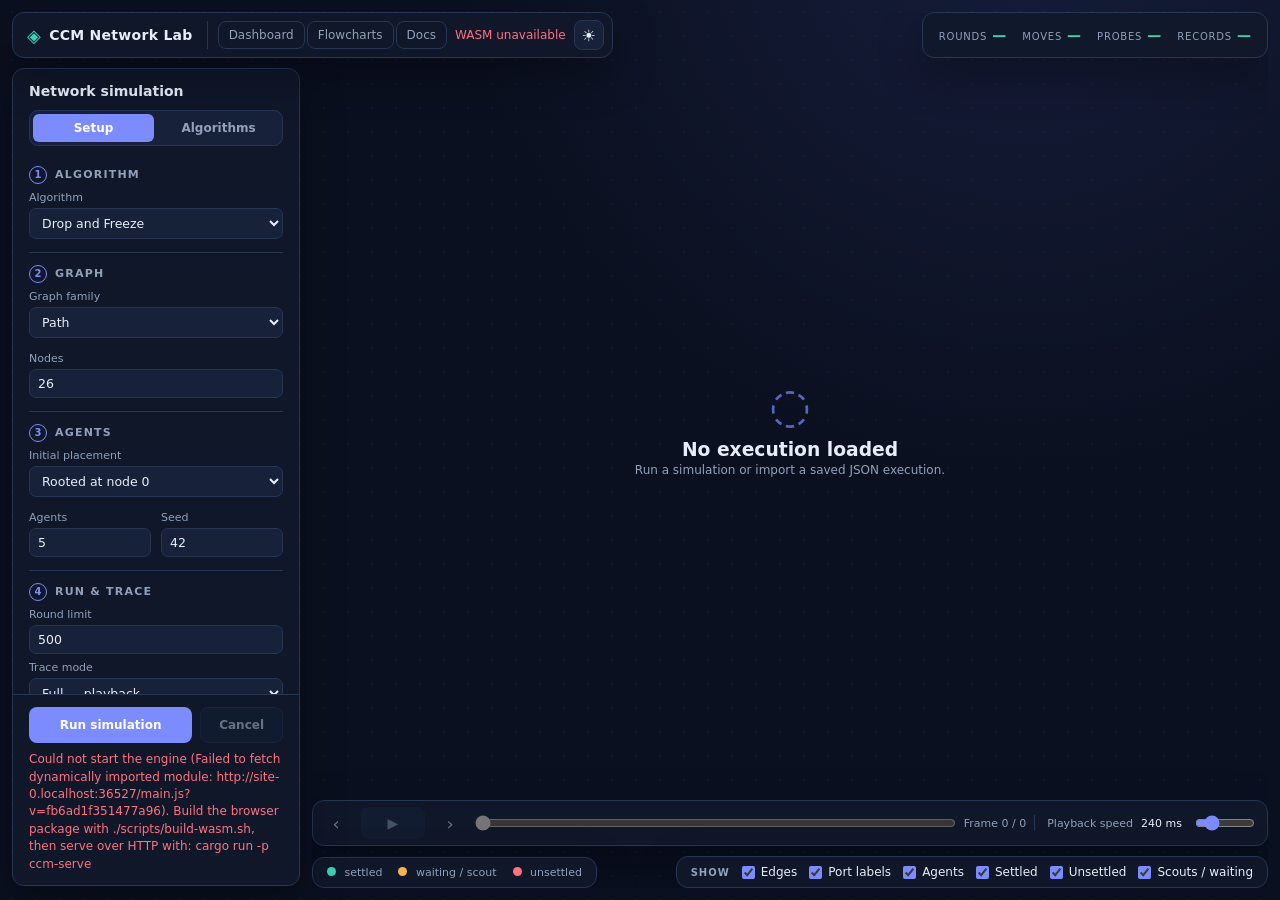
==== index.html @ 2e3e63b0 "Merge main: lab page redesign and the algorithm_kind CSV column Brings in main's redesigned lab page" ====
<!doctype html>
<html lang="en" data-theme="dark">
<head>
  <meta charset="utf-8">
  <meta name="viewport" content="width=device-width, initial-scale=1">
  <meta name="description" content="Client-side Rust/WASM visualization of CCM network algorithms">
  <title>CCM Network Lab</title>
  <link rel="stylesheet" href="./app.css">
</head>
<body class="lab">
  <header class="topbar">
    <div class="brand"><span class="brand-mark" aria-hidden="true">◈</span><span>CCM Network Lab</span><small>Rust / Web Worker</small></div>
    <div class="top-actions">
      <nav class="top-nav" aria-label="Pages"><a class="text-link" href="./dashboard.html">Dashboard</a><a class="text-link" href="./docs.html">Flowcharts</a><a class="text-link" href="https://github.com/drdebmath/CCMModel/tree/main/docs" target="_blank" rel="noopener noreferrer">Docs</a></nav>
      <span id="engineState" class="engine-state" role="status">Checking WASM…</span>
      <button id="themeToggle" class="icon-button" type="button" aria-label="Switch theme">☀</button>
      <button id="panelToggle" class="icon-button mobile-only" type="button" aria-label="Open controls">☰</button>
    </div>
  </header>

  <div class="app-shell">
    <aside id="controlPanel" class="controls" aria-label="Simulation controls">
      <div class="panel-heading"><div><p class="eyebrow">EXPERIMENT</p><h1>Network simulation</h1></div><button id="closePanel" class="icon-button mobile-only" type="button" aria-label="Close controls">×</button></div>

      <div class="panel-tabs" role="tablist" aria-label="Sidebar">
        <button id="tabParams" class="panel-tab" type="button" role="tab" aria-selected="true" aria-controls="paramsPane">Setup</button><button id="tabAlgos" class="panel-tab" type="button" role="tab" aria-selected="false" aria-controls="algosPane" tabindex="-1">Algorithms</button>
      </div>

      <div class="controls-body">
        <div id="paramsPane" class="tab-pane" role="tabpanel" aria-labelledby="tabParams">
        <section class="control-section"><h2><span class="step" aria-hidden="true">1</span>Algorithm</h2>
          <label>Algorithm<select id="algorithm"><option value="drop">Drop and Freeze</option><option value="help">Help by Scouts</option><option value="p1tree">P1Tree</option></select></label>
        </section>

        <section class="control-section"><h2><span class="step" aria-hidden="true">2</span>Graph</h2>
          <label>Graph family<select id="family"><option value="path">Path</option><option value="cycle">Cycle</option><option value="star">Star</option><option value="complete">Complete</option><option value="tree">Balanced tree</option><option value="grid">Grid</option><option value="random">Random connected</option></select></label>
          <div class="two-col"><label>Nodes<input id="nodes" type="number" min="1" max="10000" value="26" inputmode="numeric"></label><label id="gridColumnsWrap" class="hidden">Grid columns<input id="gridColumns" type="number" min="1" max="10000" value="5"></label><label id="treeBranchingWrap" class="hidden">Tree branching<input id="treeBranching" type="number" min="2" max="16" value="2" inputmode="numeric"></label></div>
        </section>

        <section class="control-section"><h2><span class="step" aria-hidden="true">3</span>Agents</h2>
          <label>Initial placement<select id="placement"><option value="rooted">Rooted at node 0</option><option value="spread">Seeded distinct nodes</option></select></label>
          <div class="two-col"><label>Agents<input id="agents" type="number" min="1" max="10000" value="5" inputmode="numeric"></label><label>Seed<input id="seed" type="number" min="0" max="4294967295" value="42" inputmode="numeric"></label></div>
        </section>

        <section class="control-section"><h2><span class="step" aria-hidden="true">4</span>Run &amp; trace</h2>
          <label>Round limit<input id="roundLimit" type="number" min="1" max="1000000" value="500" inputmode="numeric"></label>
          <label>Trace mode<select id="traceMode"><option value="off">Off — fastest</option><option value="full" selected>Full — playback</option><option value="bounded">Bounded — capped</option></select></label>
          <div class="two-col"><label id="traceLimitWrap">Max records<input id="traceLimit" type="number" min="0" max="1000000" value="600"></label><label id="sampleEveryWrap" class="hidden">Sample every<input id="sampleEvery" type="number" min="1" max="1000000" value="4"></label></div>
        </section>

        <section class="control-section"><h2>Saved executions</h2>
          <div class="file-actions"><button id="export" class="secondary" type="button" disabled>Export JSON</button><label class="file-button secondary">Import JSON<input id="import" type="file" accept="application/json,.json"></label></div>
          <p class="help-note">The simulation runs locally in a Web Worker. No Python, server, or network data is required.</p>
        </section>
        </div>

        <div id="algosPane" class="tab-pane" role="tabpanel" aria-labelledby="tabAlgos" hidden>
      <section class="control-section glossary"><h2>About the algorithms</h2>
        <p class="glossary-intro">Each algorithm disperses agents so that every node ends up holding at most one. They differ in how a node is chosen and who does the looking.</p>
        <details><summary>Drop and Freeze</summary><div><p>Runs in three phases per round. <b>Probe out:</b> the unsettled agents standing on a node fan out, one per distinct port, to look at a neighbour. <b>Probe back:</b> each returns carrying one bit — whether the node it saw was already occupied. <b>Move out:</b> if the current node is unoccupied one agent settles there and freezes, and the rest move on together through a port a probe reported empty. When no empty port is left the group backtracks along the port it first arrived by, so the walk is a DFS with the settled agents holding the tree.</p><p class="glossary-note"><b>Legacy baseline.</b> Preserves the behaviour of this repository's original implementation. Not a literal port of a published algorithm. <a href="https://github.com/drdebmath/CCMModel/blob/main/docs/algorithm-flowcharts.md#drop-and-freeze" target="_blank" rel="noopener noreferrer">Flowchart and code</a> · <a href="https://github.com/drdebmath/CCMModel/blob/main/docs/behavior-spec.md" target="_blank" rel="noopener noreferrer">behaviour spec</a></p></div></details>
        <details><summary>Help by Scouts</summary><div><p>Also a DFS, but settled agents help. A settled agent whose node can spare it <b>vacates</b> and travels with the unsettled group as a scout, which lets several ports be probed in the same round instead of one at a time. Scouts later <b>retrace</b> the tree in post-order and drop back onto the nodes they own, so the dispersion still ends one agent per node.</p><p class="glossary-note"><b>Legacy baseline.</b> Preserves the behaviour of this repository's original implementation. Not a literal port of a published algorithm. <a href="https://github.com/drdebmath/CCMModel/blob/main/docs/algorithm-flowcharts.md#help-by-scouts" target="_blank" rel="noopener noreferrer">Flowchart and code</a> · <a href="https://github.com/drdebmath/CCMModel/blob/main/docs/behavior-spec.md" target="_blank" rel="noopener noreferrer">behaviour spec</a></p></div></details>
        <details><summary>P1Tree</summary><div><p>Builds a <b>port-one tree</b>: a spanning tree in which every node has at least one incident tree edge carrying port 1 at one of its two ends. Each edge is classified by the pair of port numbers at its ends — <code>tp1</code>, <code>t11</code>, <code>t1q</code> or <code>tpq</code>, where <code>tpq</code> is the only kind with port 1 at neither end — and the DFS prefers them in the order <code>tp1 &gt; t11 ~ t1q &gt; tpq</code>. A node reached only through a <code>tpq</code> edge cannot keep it as its parent, so it is parked as <b>partiallyVisited</b> and waits; when the DFS later arrives from that node's port-1 neighbour, the tree edge is swapped for the port-1 one and the node becomes ordinary. Agents settle one per node as the DFS discovers them, which is the dispersion.</p><p><b>Parallel probe:</b> the scouts take a port each and step out together, then all return in the next round reporting what they found, so a neighbourhood search costs two rounds rather than two per port. The parent port is skipped. With fewer scouts than ports the assignment repeats.</p><p><b>Vacating:</b> a settled agent whose node can spare it travels with the head as a scout, which is what keeps enough scouts to probe in parallel once every agent has settled. A closing <b>retrace</b> walks the tree in post-order and puts each scout back on the node it owns.</p><p class="glossary-note">Implements Definition&nbsp;1, Algorithm&nbsp;2 (<code>DFS_P1Tree</code>), the parallel probe, vacating and retrace of Pattanayak, Kshemkalyani, Kumar, Molla and Sharma, <i>Optimal Dispersion Under Asynchrony</i> (arXiv:2507.01298). The scheduler here is synchronous, so these round counts are not the paper's O(k) epoch bound. <a href="https://github.com/drdebmath/CCMModel/blob/main/docs/algorithm-flowcharts.md#p1tree" target="_blank" rel="noopener noreferrer">Flowchart and code</a> · <a href="https://github.com/drdebmath/CCMModel/blob/main/docs/p1tree.md" target="_blank" rel="noopener noreferrer">implementation notes</a></p></div></details>
        <p class="glossary-note">Ports are numbered from 0 here, so the paper's <b>port 1</b> is the port labelled <b>0</b> in the view above.</p>
        <p class="glossary-note"><a href="https://github.com/drdebmath/CCMModel/tree/main/docs" target="_blank" rel="noopener noreferrer">All documentation</a>, including what each metric counts and what it does not.</p>
      </section>
        </div>
      </div>

      <div class="run-bar">
        <div class="run-actions"><button id="run" class="primary" type="button">Run simulation</button><button id="cancel" class="secondary" type="button" disabled>Cancel</button></div>
        <p id="message" class="message" role="status">Choose parameters, then run.</p>
      </div>
    </aside>

    <main class="workspace">
      <div class="workspace-head">
        <div><p class="eyebrow">LIVE VIEW</p><h2 id="runTitle">Ready to simulate</h2></div>
        <div class="metrics" aria-live="polite"><span><b id="rounds">—</b><small>rounds</small></span><span><b id="moves">—</b><small>moves</small></span><span><b id="probes">—</b><small>probes</small></span><span><b id="recordCount">—</b><small>records</small></span></div>
      </div>

      <div id="canvasWrap" class="canvas-wrap"><canvas id="networkCanvas" aria-label="Network visualization" tabindex="0"></canvas><div id="emptyState" class="empty-state"><span class="empty-icon">◌</span><h3>No execution loaded</h3><p>Run a simulation or import a saved JSON execution.</p></div><div id="tooltip" class="tooltip" hidden></div></div>

      <div class="playback" aria-label="Playback controls">
        <button id="prev" type="button" disabled aria-label="Previous frame">‹</button><button id="play" type="button" disabled aria-label="Play or pause">▶</button><button id="next" type="button" disabled aria-label="Next frame">›</button>
        <input id="timeline" type="range" min="0" max="0" value="0" disabled aria-label="Playback timeline">
        <span id="frameLabel">Frame 0 / 0</span>
        <label class="speed">Playback speed <output id="speedValue">240 ms</output><input id="speed" type="range" min="40" max="1000" step="20" value="240"></label>
      </div>

      <div class="view-bar">
        <div class="legend"><span><i class="dot settled"></i> settled</span><span><i class="dot waiting"></i> waiting / scout</span><span><i class="dot unsettled"></i> unsettled</span><span id="legendTip" class="legend-tip">Hover a node for details</span></div>
        <div class="view-filters" role="group" aria-label="Display filters"><span class="view-filters-title">Show</span><label><input id="showEdges" type="checkbox" checked> Edges</label><label><input id="showPorts" type="checkbox" checked> Port labels</label><label><input id="showAgents" type="checkbox" checked> Agents</label><label><input id="showSettled" type="checkbox" checked> Settled</label><label><input id="showUnsettled" type="checkbox" checked> Unsettled</label><label><input id="showScout" type="checkbox" checked> Scouts / waiting</label></div>
      </div>
    </main>
  </div>
  <div id="panelScrim" class="panel-scrim" aria-hidden="true"></div>
  <footer>CCM Network Lab · one Rust implementation, native and WASM · <a href="https://github.com/drdebmath/CCMModel">source</a></footer>
  <script>
    // Sidebar tabs work without the engine, so they live outside the WASM bootstrap.
    (() => {
      const tabs = [...document.querySelectorAll('.panel-tab')];
      const body = document.querySelector('.controls-body');
      const select = (tab) => {
        for (const t of tabs) {
          const on = t === tab;
          t.setAttribute('aria-selected', String(on));
          t.tabIndex = on ? 0 : -1;
          document.getElementById(t.getAttribute('aria-controls')).hidden = !on;
        }
        body.scrollTop = 0;
      };
      for (const tab of tabs) {
        tab.addEventListener('click', () => select(tab));
        tab.addEventListener('keydown', (event) => {
          const step = { ArrowRight: 1, ArrowLeft: -1 }[event.key];
          if (!step) return;
          const next = tabs[(tabs.indexOf(tab) + step + tabs.length) % tabs.length];
          select(next);
          next.focus();
        });
      }
    })();
  </script>
  <script type="module">
    // The manifest is fetched once here and the build id handed to main.js in
    // its own import URL, so the main thread does not request it twice.
    const engine = document.getElementById('engineState');
    const message = document.getElementById('message');
    try {
      const response = await fetch('./wasm/web/manifest.json', { cache: 'no-store' });
      if (!response.ok) throw new Error(`manifest returned ${response.status}`);
      const { buildId } = await response.json();
      if (!buildId) throw new Error('manifest has no build id');
      await import(`./main.js?v=${encodeURIComponent(buildId)}`);
    } catch (error) {
      // An uncaught throw here left the page on "Checking WASM..." forever with
      // the only trace in a console nobody is watching.
      engine.textContent = 'WASM unavailable';
      engine.className = 'engine-state error';
      message.textContent =
        `Could not start the engine (${error.message}). Build the browser package with ` +
        `./scripts/build-wasm.sh, then serve over HTTP with: cargo run -p ccm-serve`;
      message.className = 'message error';
    }
  </script>
</body>
</html>
---- app.css ----
/* CCM Network Lab — application shell, controls, and canvas viewport.
 *
 * Layout contract: the page is a viewport-height flex column
 * (topbar / shell / footer).  The shell is a grid of controls + workspace, and
 * the workspace is a flex column whose canvas is the only element that
 * absorbs leftover space.  Every ancestor of the canvas therefore sets
 * `min-height:0` so the flex/grid automatic minimum size cannot push the
 * canvas past the fold.  The canvas is absolutely positioned inside its wrap
 * so its intrinsic size never feeds back into layout.
 */

/* ---------------------------------------------------------------- tokens - */

:root {
  font-family: Inter, ui-sans-serif, system-ui, -apple-system, BlinkMacSystemFont, "Segoe UI", sans-serif;
  color-scheme: dark;

  --bg: #0b1020;
  --panel: #11192b;
  --panel-2: #17223a;
  --border: #263653;
  --text: #e8eef9;
  --muted: #91a0bb;
  --accent: #7c8cff;
  --accent-2: #39d3b4;
  --warn: #f6b44f;
  --danger: #ff7183;
  --canvas: #0e1628;
  --shadow: 0 16px 45px #0005;

  /* Chrome heights are tokens so the drawer and any offset math stay in sync
   * with the real bars instead of repeating magic numbers. */
  --topbar-h: 64px;
  --footer-h: 41px;

  --sidebar-w: clamp(288px, 21vw, 352px);
  --workspace-pad: clamp(18px, 3vw, 38px);
  --workspace-gap: 15px;

  /* Floor for the canvas.  Capped against the viewport so a short window
   * shrinks the canvas instead of overflowing the page. */
  --canvas-min: min(440px, 46vh);
}

html[data-theme="light"] {
  color-scheme: light;
  --bg: #f4f7fb;
  --panel: #fff;
  --panel-2: #f0f4fa;
  --border: #d8e0ec;
  --text: #182237;
  --muted: #60708a;
  --canvas: #fbfcfe;
  --shadow: 0 16px 45px #31415b1c;
}

/* ------------------------------------------------------------------ base - */

* {
  box-sizing: border-box;
}

body {
  margin: 0;
  background: var(--bg);
  color: var(--text);
  background-image:
    radial-gradient(circle at 80% -10%, #586bda24, transparent 40%),
    radial-gradient(#ffffff08 1px, transparent 1px);
  background-size: auto, 24px 24px;

  /* A definite height, not min-height: the shell below resolves `flex:1`
   * against it, and without it the grid row sizes to the tall controls column
   * and pushes the canvas past the fold.  dvh keeps that height inside the
   * visible area when a mobile URL bar is showing; vh is the fallback.
   * Each column scrolls itself, so the page never does. */
  height: 100vh;
  height: 100dvh;
  overflow: hidden;
  display: flex;
  flex-direction: column;
}

button,
input,
select {
  font: inherit;
}

button {
  cursor: pointer;
}

button:disabled {
  cursor: not-allowed;
  opacity: .42;
}

/* ---------------------------------------------------------------- topbar - */

.topbar {
  flex: 0 0 auto;
  height: var(--topbar-h);
  padding: 0 clamp(16px, 3vw, 42px);
  border-bottom: 1px solid var(--border);
  display: flex;
  align-items: center;
  justify-content: space-between;
  gap: 12px;
  background: color-mix(in srgb, var(--panel) 88%, transparent);
  backdrop-filter: blur(12px);
  position: sticky;
  top: 0;
  z-index: 5;
}

.brand {
  display: flex;
  align-items: baseline;
  gap: 9px;
  font-weight: 700;
  letter-spacing: .02em;
  min-width: 0;
}

.brand > span {
  white-space: nowrap;
  overflow: hidden;
  text-overflow: ellipsis;
}

.brand small {
  color: var(--muted);
  font-size: 11px;
  font-weight: 500;
  letter-spacing: .08em;
  text-transform: uppercase;
  white-space: nowrap;
}

.brand-mark {
  color: var(--accent-2);
  font-size: 24px;
  flex: 0 0 auto;
}

.top-actions {
  display: flex;
  align-items: center;
  gap: 10px;
  flex: 0 0 auto;
}

.top-nav {
  display: flex;
  align-items: center;
  gap: 2px;
  padding-right: 10px;
  border-right: 1px solid var(--border);
}

.engine-state {
  font-size: 12px;
  color: var(--muted);
  white-space: nowrap;
}

.engine-state.ready {
  color: var(--accent-2);
}

.engine-state.error {
  color: var(--danger);
}

.icon-button {
  border: 1px solid var(--border);
  background: var(--panel-2);
  color: var(--text);
  border-radius: 9px;
  width: 34px;
  height: 34px;
  flex: 0 0 auto;
}

/* ----------------------------------------------------------------- shell - */

.app-shell {
  flex: 1 1 auto;
  min-height: 0;
  display: grid;
  grid-template-columns: minmax(0, var(--sidebar-w)) minmax(0, 1fr);
  grid-template-rows: minmax(0, 1fr);
  /* Neither column may push the pair wider than the shell. */
  max-width: 100%;
  overflow: hidden;
}

/* The panel is a column of three: heading, a scrolling body, and a run bar
 * pinned to the bottom so "Run simulation" never scrolls out of reach. */
.controls {
  min-height: 0;
  min-width: 0;
  background: color-mix(in srgb, var(--panel) 95%, transparent);
  border-right: 1px solid var(--border);
  display: flex;
  flex-direction: column;
  overflow: hidden;
}

.controls-body {
  flex: 1 1 auto;
  min-height: 0;
  overflow: auto;
  overscroll-behavior: contain;
  padding: 0 20px 12px;
}

.run-bar {
  flex: 0 0 auto;
  padding: 14px 20px 16px;
  border-top: 1px solid var(--border);
  background: var(--panel);
  box-shadow: 0 -10px 24px #0002;
}

.panel-scrim {
  display: none;
}

.panel-heading {
  flex: 0 0 auto;
  display: flex;
  justify-content: space-between;
  align-items: flex-start;
  gap: 12px;
  padding: 22px 20px 16px;
}

.eyebrow {
  color: var(--accent-2);
  font-size: 10px;
  font-weight: 750;
  letter-spacing: .15em;
  margin: 0 0 6px;
}

.panel-heading h1,
.workspace-head h2 {
  font-size: 20px;
  line-height: 1.2;
  margin: 0;
}

/* --------------------------------------------------------------- controls - */

/* Sidebar tabs: run parameters and the algorithm notes share the panel. */
.panel-tabs {
  flex: 0 0 auto;
  display: grid;
  grid-template-columns: 1fr 1fr;
  gap: 4px;
  margin: 0 20px 12px;
  padding: 3px;
  border: 1px solid var(--border);
  border-radius: 9px;
  background: var(--panel-2);
}

.panel-tab {
  border: 0;
  border-radius: 6px;
  background: transparent;
  color: var(--muted);
  font-size: 12px;
  font-weight: 650;
  padding: 7px 8px;
  cursor: pointer;
}

.panel-tab:hover {
  color: var(--text);
}

.panel-tab[aria-selected="true"] {
  background: var(--accent);
  color: #fff;
}

.tab-pane[hidden] {
  display: none;
}

/* Each pane opens directly under the tabs, so its first rule is redundant. */
.tab-pane > .control-section:first-child {
  border-top: 0;
  padding-top: 4px;
}

/* The setup pane runs slightly smaller than the rest of the page so every
 * section, through saved executions, fits a laptop-height panel. */
#paramsPane .control-section {
  padding: 12px 0 6px;
}

#paramsPane .control-section h2 {
  font-size: 11px;
  margin-bottom: 6px;
}

#paramsPane .control-section label {
  font-size: 11px;
  gap: 4px;
  margin: 7px 0;
}

#paramsPane input[type=number],
#paramsPane select {
  font-size: 12.5px;
  padding: 6px 8px;
}

#paramsPane .two-col {
  row-gap: 0;
}

#paramsPane .secondary {
  padding: 8px 10px;
  font-size: 11.5px;
}

#paramsPane .help-note {
  font-size: 11px;
}

.control-section {
  border-top: 1px solid var(--border);
  padding: 16px 0 10px;
  min-width: 0;
}

.control-section h2 {
  display: flex;
  align-items: center;
  font-size: 12px;
  text-transform: uppercase;
  letter-spacing: .11em;
  color: var(--muted);
  margin: 0 0 12px;
}

/* Numbered steps: the sections read top to bottom in the order a run is set up. */
.step {
  display: inline-grid;
  place-items: center;
  width: 18px;
  height: 18px;
  margin-right: 8px;
  border-radius: 50%;
  border: 1px solid var(--accent);
  color: var(--accent);
  font-size: 10px;
  letter-spacing: 0;
}

.control-section label {
  position: relative;
  display: flex;
  flex-direction: column;
  min-width: 0;
  gap: 6px;
  font-size: 12px;
  color: var(--muted);
  margin: 10px 0;
}

/* The live slider value sits on the label's own line.  Taking it out of flow
 * beats the negative-margin pull it replaces: the range input below keeps its
 * natural position at every width. */
.control-section label > output {
  position: absolute;
  top: 0;
  right: 0;
  color: var(--text);
  font-size: 11px;
}

/* auto-fit collapses these to one column when the panel is narrow, so no
 * breakpoint has to know how many fields a row holds. */
.two-col {
  display: grid;
  grid-template-columns: repeat(auto-fit, minmax(118px, 1fr));
  gap: 10px;
}

.two-col label {
  min-width: 0;
}

input[type=number],
select {
  width: 100%;
  border: 1px solid var(--border);
  border-radius: 7px;
  background: var(--panel-2);
  color: var(--text);
  padding: 8px 9px;
  outline: none;
}

input:focus,
select:focus,
button:focus-visible {
  border-color: var(--accent);
  box-shadow: 0 0 0 3px #7c8cff30;
  outline: none;
}

input[type=range] {
  accent-color: var(--accent);
  width: 100%;
  /* The UA stylesheet puts a 2px margin on inputs. Combined with width:100%
     that is wider than the container, which gave the control panel a permanent
     horizontal scrollbar. */
  margin: 0;
  min-width: 0;
}

.checks {
  display: grid;
  grid-template-columns: repeat(auto-fit, minmax(112px, 1fr));
  gap: 10px;
}

.checks label {
  display: flex;
  flex-direction: row;
  align-items: center;
  gap: 7px;
  margin: 0;
  color: var(--text);
  font-size: 12px;
}

.checks input {
  accent-color: var(--accent);
  flex: 0 0 auto;
}

.file-actions {
  display: grid;
  grid-template-columns: repeat(auto-fit, minmax(120px, 1fr));
  gap: 8px;
  margin-bottom: 12px;
}

/* Run takes the width; the second button only needs to be findable. */
.run-actions {
  display: grid;
  grid-template-columns: minmax(0, 1fr) auto;
  gap: 8px;
}

.run-actions .secondary {
  padding-inline: 18px;
}

.primary,
.secondary {
  border: 1px solid transparent;
  border-radius: 8px;
  padding: 10px 12px;
  font-size: 12px;
  font-weight: 700;
}

.primary {
  background: var(--accent);
  color: #fff;
}

.primary:hover {
  filter: brightness(1.1);
}

.secondary {
  background: var(--panel-2);
  color: var(--text);
  border-color: var(--border);
}

.secondary:hover {
  border-color: var(--accent);
}

.file-button {
  text-align: center;
  cursor: pointer;
}

.file-button input {
  display: none;
}

.message {
  min-height: 2.9em;
  margin: 10px 0 0;
  color: var(--muted);
  font-size: 12px;
  line-height: 1.45;
}

.message.error {
  color: var(--danger);
}

.message.busy {
  color: var(--warn);
}
/* ------------------------------------------------------------ dashboard --- */

.text-link {
  color: var(--muted);
  text-decoration: none;
  font-size: 12px;
  padding: 6px 10px;
  border-radius: 8px;
  border: 1px solid var(--border);
  white-space: nowrap;
}

.text-link:hover {
  color: var(--text);
  border-color: var(--accent);
}

/* The chart needs less height than the network view; the table below it gets
   the remainder. */
.chart-wrap {
  flex: 1 1 auto;
  min-height: min(340px, 42vh);
}

.chart-legend {
  flex: 0 0 auto;
  display: flex;
  flex-wrap: wrap;
  gap: 8px 18px;
  font-size: 11px;
  color: var(--muted);
}

.chart-legend span {
  display: inline-flex;
  align-items: center;
  gap: 7px;
}

.swatch {
  display: inline-block;
  width: 10px;
  height: 10px;
  border-radius: 3px;
  flex: 0 0 auto;
}

/* The table is the relief for the light-mode contrast warning on three series
   slots, and the form numbers are actually read from. It scrolls in its own
   box so a wide sweep never widens the page. */
.results-scroll {
  flex: 0 1 auto;
  min-height: 0;
  overflow: auto;
  border: 1px solid var(--border);
  border-radius: 12px;
  background: var(--panel);
}

.results-table table {
  border-collapse: collapse;
  width: 100%;
  font-size: 11.5px;
}

.results-table th,
.results-table td {
  padding: 7px 12px;
  text-align: right;
  white-space: nowrap;
  border-bottom: 1px solid var(--border);
}

.results-table thead th {
  position: sticky;
  top: 0;
  background: var(--panel-2);
  color: var(--muted);
  font-weight: 600;
  text-align: right;
}

/* The first column holds names, not numbers, in both the head and the body. */
.results-table thead th:first-child {
  text-align: left;
}

.results-table tbody th {
  text-align: left;
  font-weight: 600;
  color: var(--text);
  display: flex;
  align-items: center;
  gap: 8px;
}

.results-table td {
  color: var(--text);
  font-variant-numeric: tabular-nums;
}

/* A run that hit its round limit did not disperse; its number is a floor, not
   a cost, and the chart draws the same point hollow. */
.results-table td.capped {
  color: var(--warn);
}

.results-table td.capped::after {
  content: "*";
}

.results-table tbody tr:last-child th,
.results-table tbody tr:last-child td {
  border-bottom: 0;
}

@media (max-width: 900px) {
  .chart-wrap {
    min-height: min(300px, 46vh);
  }
}
/* ---------------------------------------------------------- docs page --- */

.docs-shell {
  flex: 1 1 auto;
  min-height: 0;
  display: flex;
  flex-direction: column;
  gap: 12px;
  padding: clamp(14px, 2.2vw, 26px);
}

.docs-bar {
  display: flex;
  flex-wrap: wrap;
  align-items: center;
  justify-content: space-between;
  gap: 12px;
}

.chart-tabs {
  display: flex;
  flex-wrap: wrap;
  gap: 8px;
}

.chart-tab {
  border: 1px solid var(--border);
  background: var(--panel-2);
  color: var(--muted);
  border-radius: 999px;
  padding: 8px 16px;
  font-size: 12px;
  font-weight: 650;
}

.chart-tab:hover {
  color: var(--text);
  border-color: var(--accent);
}

.chart-tab.active {
  background: var(--accent);
  border-color: var(--accent);
  color: #fff;
}

.zoom-controls {
  display: flex;
  align-items: center;
  gap: 8px;
}

.zoom-level {
  font-size: 11px;
  color: var(--muted);
  min-width: 44px;
  text-align: center;
  font-variant-numeric: tabular-nums;
}

.docs-hint {
  margin: 0;
  font-size: 11.5px;
  color: var(--muted);
}

.docs-main {
  flex: 1 1 auto;
  min-height: 0;
  display: grid;
  grid-template-columns: minmax(0, 1fr) minmax(0, 0fr);
  /* Bounds the row: without it the code pane's content sets the row height and
     the chart, which is sized to the row, grows with it. */
  grid-template-rows: minmax(0, 1fr);
  gap: 0;
  transition: grid-template-columns .18s ease;
}

/* The code pane takes its share only once something is being read. */
.docs-main:has(.code-pane.open) {
  grid-template-columns: minmax(0, 1fr) minmax(0, 460px);
  gap: 14px;
}

.charts {
  position: relative;
  min-width: 0;
  min-height: min(620px, 68vh);
  border: 1px solid var(--border);
  border-radius: 14px;
  background: var(--canvas);
  box-shadow: var(--shadow);
  overflow: hidden;
  cursor: grab;
}

.charts:active {
  cursor: grabbing;
}

.chart-panel {
  position: absolute;
  inset: 0;
  display: flex;
  flex-direction: column;
}

.chart-blurb {
  margin: 0;
  padding: 14px 18px;
  font-size: 11.5px;
  line-height: 1.55;
  color: var(--muted);
  border-bottom: 1px solid var(--border);
  background: color-mix(in srgb, var(--panel) 70%, transparent);
  position: relative;
  z-index: 1;
}

.chart-frame {
  flex: 1 1 auto;
  min-height: 0;
  overflow: hidden;
}

/* The stage fills the frame and the SVG's viewBox does the fitting, so a scale
   of 1 already shows the whole chart as large as it will go. Zoom is then
   purely the reader's, not a correction for a badly sized diagram. */
.chart-stage {
  width: 100%;
  height: 100%;
  transform-origin: center center;
  will-change: transform;
}

.chart {
  width: 100%;
  height: 100%;
  display: block;
}

/* --- diagram marks. Written against the theme tokens so the charts follow
   the light/dark toggle instead of baking one theme in. --- */

.chart .edge {
  fill: none;
  stroke: var(--border);
  stroke-width: 1.6;
}

.chart .edge.aside {
  stroke-dasharray: 4 4;
  opacity: .75;
}

.chart marker path {
  fill: var(--border);
}

.chart .edge-label {
  fill: var(--muted);
  font-size: 11px;
  font-family: Inter, ui-sans-serif, system-ui, sans-serif;
  text-anchor: middle;
  dominant-baseline: middle;
  paint-order: stroke;
  stroke: var(--canvas);
  stroke-width: 4px;
  stroke-linejoin: round;
}

.chart .node text {
  fill: var(--text);
  font-size: 12.5px;
  font-family: ui-monospace, SFMono-Regular, Menlo, monospace;
  text-anchor: middle;
  dominant-baseline: middle;
  pointer-events: none;
}

.chart .node rect,
.chart .node polygon {
  fill: var(--panel-2);
  stroke: var(--border);
  stroke-width: 1.4;
}

.chart .entry rect {
  fill: color-mix(in srgb, var(--accent) 22%, var(--panel-2));
  stroke: var(--accent);
}

.chart .terminal rect {
  fill: color-mix(in srgb, var(--accent-2) 18%, var(--panel-2));
  stroke: var(--accent-2);
}

.chart .aside rect {
  fill: transparent;
  stroke-dasharray: 5 4;
}

.chart .aside text {
  fill: var(--muted);
  font-size: 11.5px;
}

/* A box that carries code invites a click. */
.chart .has-code {
  cursor: pointer;
}

.chart .has-code:hover rect,
.chart .has-code:hover polygon,
.chart .has-code:focus-visible rect,
.chart .has-code:focus-visible polygon {
  stroke: var(--accent);
  stroke-width: 2.2;
}

.chart .has-code:focus-visible {
  outline: none;
}

.chart .selected rect,
.chart .selected polygon {
  stroke: var(--accent);
  stroke-width: 2.6;
  fill: color-mix(in srgb, var(--accent) 16%, var(--panel-2));
}

/* --- the code pane --- */

.code-pane {
  min-width: 0;
  min-height: 0;
  overflow: hidden;
  display: none;
  flex-direction: column;
  border: 1px solid var(--border);
  border-radius: 14px;
  background: var(--panel);
  box-shadow: var(--shadow);
}

.code-pane.open {
  display: flex;
}

.code-head {
  display: flex;
  align-items: flex-start;
  justify-content: space-between;
  gap: 12px;
  padding: 14px 16px 6px;
}

.code-head h2 {
  margin: 0;
  font-size: 15px;
  font-family: ui-monospace, SFMono-Regular, Menlo, monospace;
}

.code-source {
  margin: 0;
  padding: 0 16px 10px;
  font-size: 10.5px;
  color: var(--muted);
  font-family: ui-monospace, SFMono-Regular, Menlo, monospace;
  border-bottom: 1px solid var(--border);
}

.code-body {
  flex: 1 1 auto;
  min-height: 0;
  margin: 0;
  padding: 14px 16px;
  overflow: auto;
  font-family: ui-monospace, SFMono-Regular, Menlo, monospace;
  font-size: 11.5px;
  line-height: 1.55;
  color: var(--text);
  tab-size: 4;
  white-space: pre;
}

@media (max-width: 900px) {
  /* One column, so the two panes stack and the page scrolls instead of each
     pane scrolling inside a fixed shell. */
  body:has(.docs-shell) {
    height: auto;
    min-height: 100vh;
    min-height: 100dvh;
    overflow: visible;
  }

  .docs-main,
  .docs-main:has(.code-pane.open) {
    grid-template-columns: minmax(0, 1fr);
    grid-template-rows: auto auto;
    gap: 14px;
  }

  .charts {
    min-height: min(460px, 56vh);
  }

  .code-pane {
    max-height: 70vh;
  }
}

/* ----------------------------------------------------------- glossary --- */

.glossary summary {
  cursor: pointer;
  padding: 7px 0;
  font-size: 12px;
  font-weight: 650;
  color: var(--text);
  list-style: none;
  display: flex;
  align-items: center;
  gap: 7px;
}

/* Replace the default marker with one that rotates, so the control reads the
   same in every browser. */
.glossary summary::-webkit-details-marker {
  display: none;
}

.glossary summary::before {
  content: "\25b8";
  color: var(--accent-2);
  transition: transform .15s ease;
  flex: 0 0 auto;
}

.glossary details[open] > summary::before {
  transform: rotate(90deg);
}

.glossary details {
  border-bottom: 1px solid var(--border);
}

.glossary details:last-of-type {
  border-bottom: 0;
}

.glossary details > div {
  padding: 0 0 12px 16px;
}

.glossary p {
  margin: 0 0 8px;
  font-size: 11.5px;
  line-height: 1.55;
  color: var(--muted);
}

.glossary p:last-child {
  margin-bottom: 0;
}

.glossary b {
  color: var(--text);
  font-weight: 650;
}

.glossary code {
  font-family: ui-monospace, SFMono-Regular, Menlo, monospace;
  font-size: 10.5px;
  padding: 1px 4px;
  border-radius: 4px;
  background: var(--panel-2);
  border: 1px solid var(--border);
  color: var(--text);
  white-space: nowrap;
}

.glossary-intro {
  margin-bottom: 10px;
}

.glossary-note {
  font-size: 10.5px;
  opacity: .82;
}

/* Links out to the documentation. They sit inside muted note text, so they
   carry the accent to stay findable without shouting. */
.glossary a,
.help-note a {
  color: var(--accent);
  text-decoration: none;
  border-bottom: 1px solid transparent;
}

.glossary a:hover,
.help-note a:hover {
  border-bottom-color: currentColor;
}

@media (prefers-reduced-motion: reduce) {
  .glossary summary::before {
    transition: none;
  }
}

.help-note {
  font-size: 11px;
  line-height: 1.45;
  color: var(--muted);
  opacity: .85;
}

/* ------------------------------------------------------------- workspace - */

.workspace {
  min-width: 0;
  min-height: 0;
  overflow: auto;
  display: flex;
  flex-direction: column;
  padding: var(--workspace-pad);
  gap: var(--workspace-gap);
}

.workspace-head {
  flex: 0 0 auto;
  display: flex;
  flex-wrap: wrap;
  align-items: flex-end;
  justify-content: space-between;
  gap: 12px 20px;
}

.workspace-head h2 {
  font-size: clamp(20px, 3vw, 29px);
}

.metrics {
  display: flex;
  flex-wrap: wrap;
  gap: clamp(12px, 3vw, 28px);
}

.metrics span {
  display: flex;
  flex-direction: column;
  align-items: flex-end;
}

.metrics b {
  font-size: 17px;
  color: var(--accent-2);
}

.metrics small {
  color: var(--muted);
  font-size: 10px;
  text-transform: uppercase;
  letter-spacing: .08em;
}

/* -------------------------------------------------- canvas viewport ----- */

/* The only element that grows.  `min-height:0` is deliberately absent here:
 * --canvas-min is the floor, and it is viewport-relative so it can never
 * demand more room than the workspace has. */
.canvas-wrap {
  position: relative;
  flex: 1 1 auto;
  min-height: var(--canvas-min);
  border: 1px solid var(--border);
  border-radius: 14px;
  background: var(--canvas);
  box-shadow: var(--shadow);
  overflow: hidden;
}

/* Absolute so the canvas bitmap never contributes intrinsic height back to
 * the flex column.  Rust sizes the backing store from the wrap's client rect. */
.canvas-wrap canvas {
  position: absolute;
  inset: 0;
  display: block;
  width: 100%;
  height: 100%;
}

.empty-state {
  position: absolute;
  inset: 0;
  display: grid;
  place-content: center;
  text-align: center;
  color: var(--muted);
  pointer-events: none;
  padding: 16px;
}

.empty-state h3 {
  color: var(--text);
  margin: 10px 0 3px;
}

.empty-state p {
  font-size: 12px;
  margin: 0;
}

.empty-icon {
  font-size: 48px;
  line-height: 1;
  color: var(--accent);
  opacity: .7;
}

.tooltip {
  position: absolute;
  z-index: 2;
  max-width: 230px;
  padding: 10px 12px;
  border: 1px solid var(--border);
  border-radius: 8px;
  background: var(--panel);
  box-shadow: var(--shadow);
  font-size: 11px;
  line-height: 1.55;
  pointer-events: none;
}

/* -------------------------------------------------- playback and legend - */

/* Flex rather than a fixed grid: the frame counter drops to its own line
 * before the transport buttons or the scrubber are squeezed. */
.playback {
  flex: 0 0 auto;
  display: flex;
  flex-wrap: wrap;
  align-items: center;
  gap: 8px;
}

.playback button {
  border: 1px solid var(--border);
  background: var(--panel-2);
  color: var(--text);
  border-radius: 7px;
  height: 34px;
  width: 38px;
  font-size: 20px;
  flex: 0 0 auto;
  display: grid;
  place-items: center;
  padding: 0;
}

.playback #play {
  width: 42px;
}

.playback > input {
  accent-color: var(--accent);
  flex: 1 1 140px;
  min-width: 0;
}

.playback > span {
  font-size: 11px;
  color: var(--muted);
  white-space: nowrap;
}

/* Speed lives with the transport it controls rather than in the setup panel. */
.speed {
  flex: 0 1 230px;
  display: flex;
  align-items: center;
  gap: 8px;
  margin-left: auto;
  padding-left: 12px;
  border-left: 1px solid var(--border);
  font-size: 11px;
  color: var(--muted);
  white-space: nowrap;
}

.speed output {
  color: var(--text);
  min-width: 46px;
}

.speed input {
  flex: 1 1 80px;
  min-width: 60px;
}

/* Legend on the left, view toggles on the right: both describe the canvas. */
.view-bar {
  flex: 0 0 auto;
  display: flex;
  flex-wrap: wrap;
  align-items: center;
  justify-content: space-between;
  gap: 10px 24px;
  padding-top: 10px;
  border-top: 1px solid var(--border);
}

.view-filters {
  display: flex;
  flex-wrap: wrap;
  align-items: center;
  gap: 6px 14px;
  font-size: 12px;
}

.view-filters-title {
  color: var(--muted);
  font-size: 10px;
  font-weight: 700;
  letter-spacing: .1em;
  text-transform: uppercase;
}

.view-filters label {
  display: flex;
  align-items: center;
  gap: 6px;
  color: var(--text);
  cursor: pointer;
  white-space: nowrap;
}

.view-filters input {
  accent-color: var(--accent);
  margin: 0;
}

.legend {
  flex: 0 0 auto;
  display: flex;
  align-items: center;
  gap: 16px;
  color: var(--muted);
  font-size: 11px;
  flex-wrap: wrap;
}

.dot {
  display: inline-block;
  width: 9px;
  height: 9px;
  border-radius: 50%;
  margin-right: 5px;
}

.dot.settled {
  background: var(--accent-2);
}

.dot.waiting {
  background: var(--warn);
}

.dot.unsettled {
  background: var(--danger);
}

.legend-tip {
  font-style: italic;
  opacity: .85;
}

/* ---------------------------------------------------------------- footer - */

footer {
  flex: 0 0 auto;
  height: var(--footer-h);
  border-top: 1px solid var(--border);
  display: flex;
  align-items: center;
  justify-content: center;
  gap: 4px;
  color: var(--muted);
  font-size: 11px;
  padding: 0 12px;
  text-align: center;
}

footer a {
  color: var(--accent);
}

/* ------------------------------------------------------------- utilities - */

.hidden {
  display: none !important;
}

.mobile-only {
  display: none;
}

/* ========================================================= floating lab = */

/* Main page on a desktop-sized screen: the dotted backdrop runs edge to edge
 * and every piece of chrome floats on it as a card.  The canvas wrap is the
 * box between those cards, not the whole screen, so the graph layout - which
 * Rust fits to the wrap - never puts a node underneath one.  These queries
 * are the exact complement of drawer mode below, which takes over unchanged. */
@media (min-width: 1025px), (min-width: 901px) and (min-height: 561px) {
  body.lab {
    --float-gap: 12px;
    --bar-h: 46px;
    --float-bg: color-mix(in srgb, var(--panel) 90%, transparent);
    display: block;
  }

  .lab .float-card,
  .lab .topbar,
  .lab .controls,
  .lab .workspace-head,
  .lab .playback,
  .lab .legend,
  .lab .view-filters {
    background: var(--float-bg);
    border: 1px solid var(--border);
    border-radius: 12px;
    box-shadow: var(--shadow);
    backdrop-filter: blur(10px);
  }

  /* Toolbar: a pill in the top-left corner rather than a full-width bar. */
  .lab .topbar {
    position: fixed;
    top: var(--float-gap);
    left: var(--float-gap);
    height: var(--bar-h);
    padding: 0 8px 0 14px;
    gap: 14px;
    justify-content: flex-start;
    border-bottom: 1px solid var(--border);
  }

  .lab .brand {
    align-items: center;
    font-size: 14px;
    gap: 8px;
  }

  .lab .brand-mark {
    font-size: 18px;
  }

  .lab .brand small {
    display: none;
  }

  .lab .top-actions {
    gap: 8px;
  }

  .lab .top-nav {
    border-right: 0;
    padding-right: 0;
    border-left: 1px solid var(--border);
    padding-left: 10px;
  }

  .lab .top-nav .text-link {
    font-size: 12px;
  }

  .lab .icon-button {
    width: 30px;
    height: 30px;
    border-radius: 8px;
  }

  .lab footer {
    display: none;
  }

  .lab .app-shell {
    display: block;
  }

  /* Settings: a card under the toolbar, as tall as its content and never
   * taller than the screen; the body inside it scrolls. */
  .lab .controls {
    position: fixed;
    z-index: 4;
    top: calc(var(--float-gap) * 2 + var(--bar-h) - 2px);
    left: var(--float-gap);
    width: var(--sidebar-w);
    max-height: calc(100vh - var(--bar-h) - var(--float-gap) * 3);
    max-height: calc(100dvh - var(--bar-h) - var(--float-gap) * 3);
    overflow: hidden;
  }

  .lab .panel-heading {
    padding: 14px 16px 10px;
  }

  .lab .panel-heading .eyebrow {
    display: none;
  }

  .lab .panel-heading h1 {
    font-size: 14px;
  }

  .lab .panel-tabs {
    margin: 0 16px 8px;
  }

  .lab .controls-body {
    padding: 0 16px 8px;
  }

  .lab .run-bar {
    padding: 12px 16px;
    background: transparent;
    box-shadow: none;
  }

  .lab .message {
    min-height: 0;
    margin-top: 8px;
  }

  /* Everything right of the settings card: stats on top, the canvas, then the
   * transport and the legend along the bottom. */
  .lab .workspace {
    position: fixed;
    top: var(--float-gap);
    right: var(--float-gap);
    bottom: var(--float-gap);
    left: calc(var(--sidebar-w) + var(--float-gap) * 2);
    padding: 0;
    gap: 10px;
    display: flex;
    flex-direction: column;
  }

  /* Stats: a pill in the top-right corner, level with the toolbar.  It keeps
   * to the right so the toolbar can extend over the canvas column. */
  .lab .workspace-head {
    flex: 0 0 var(--bar-h);
    align-self: flex-end;
    max-width: calc(100% - 250px);
    min-width: 0;
    display: flex;
    align-items: center;
    gap: 18px;
    padding: 0 16px;
  }

  .lab .workspace-head > div:first-child {
    min-width: 0;
  }

  .lab .workspace-head .eyebrow {
    display: none;
  }

  .lab .workspace-head h2 {
    font-size: 13px;
    font-weight: 650;
    white-space: nowrap;
    overflow: hidden;
    text-overflow: ellipsis;
  }

  .lab .metrics {
    flex: 0 0 auto;
    flex-wrap: nowrap;
    gap: 16px;
    padding-left: 16px;
    border-left: 1px solid var(--border);
  }

  .lab .metrics span {
    flex-direction: row;
    align-items: baseline;
    gap: 5px;
  }

  .lab .metrics b {
    font-size: 14px;
  }

  .lab .metrics small {
    order: -1;
    font-size: 10px;
  }

  /* The canvas sits straight on the backdrop: no frame, no fill. */
  .lab .canvas-wrap {
    min-height: 0;
    border: 0;
    border-radius: 0;
    background: transparent;
    box-shadow: none;
    overflow: visible;
  }

  .lab .playback {
    flex-wrap: nowrap;
    padding: 6px 12px 6px 6px;
    gap: 8px;
  }

  .lab .playback button {
    height: 32px;
    width: 34px;
    font-size: 18px;
    border-color: transparent;
    background: transparent;
  }

  .lab .playback #play {
    width: 64px;
    background: var(--accent);
    color: #fff;
    font-size: 14px;
  }

  .lab .playback #play:disabled {
    background: var(--panel-2);
    color: var(--muted);
  }

  .lab .speed {
    flex: 0 0 210px;
  }

  .lab .view-bar {
    border-top: 0;
    padding: 0;
    flex-wrap: nowrap;
    gap: 10px;
  }

  .lab .legend,
  .lab .view-filters {
    padding: 8px 14px;
    flex-wrap: nowrap;
    min-width: 0;
  }

  /* The hint text is the part that gives way, so the filters never get
   * pushed off screen by a long message. */
  .lab .legend {
    flex: 0 1 auto;
  }

  .lab .legend > span:not(.legend-tip) {
    flex: 0 0 auto;
    white-space: nowrap;
  }

  .lab .legend-tip {
    min-width: 0;
    white-space: nowrap;
    overflow: hidden;
    text-overflow: ellipsis;
  }

  .lab .view-filters {
    flex: 0 0 auto;
  }

  .lab .view-filters {
    gap: 12px;
    overflow-x: auto;
  }
}

/* Laptop widths: the run title gives way before the counters do. */
@media (min-width: 1025px) and (max-width: 1280px),
  (min-width: 901px) and (max-width: 1024px) and (min-height: 561px) {
  .lab .workspace-head > div:first-child,
  .lab .legend-tip {
    display: none;
  }

  .lab .metrics {
    border-left: 0;
    padding-left: 0;
  }

  .lab .view-bar {
    flex-wrap: wrap;
  }
}

/* ============================================================ breakpoints = */

/* Compact desktop: reclaim workspace width before the sidebar has to go. */
@media (max-width: 1180px) {
  :root {
    --sidebar-w: 272px;
    --workspace-gap: 12px;
  }

  .metrics {
    gap: 16px;
  }

  .metrics b {
    font-size: 15px;
  }
}

/* Drawer mode.  Two triggers: narrow viewports, and short-and-not-wide ones
 * (landscape phones), where a permanent 272px sidebar would leave nothing.
 * 900px keeps 768px tablet portrait out of the old cramped two-column zone. */
@media (max-width: 900px), (max-width: 1024px) and (max-height: 560px) {
  :root {
    --topbar-h: 58px;
    --canvas-min: min(300px, 40vh);
  }

  .mobile-only {
    display: block;
  }

  .brand small {
    display: none;
  }

  .engine-state {
    display: none;
  }

  .app-shell {
    display: block;
  }

  .controls {
    position: fixed;
    z-index: 10;
    left: 0;
    top: var(--topbar-h);
    bottom: 0;
    width: min(330px, 92vw);
    border-right: 1px solid var(--border);
    background: var(--panel);
    transform: translateX(-102%);
    transition: transform .2s ease;
    box-shadow: var(--shadow);
  }

  .controls.open {
    transform: translateX(0);
  }

  /* Dismiss target for the drawer; only exists while the drawer is open. */
  .panel-scrim.open {
    display: block;
    position: fixed;
    inset: var(--topbar-h) 0 0 0;
    z-index: 9;
    background: #05080f80;
    backdrop-filter: blur(2px);
  }

  /* The workspace is no longer a grid child, so it needs the viewport height
   * relationship restated to keep the canvas inside the fold. */
  /* The shell is no longer a grid here, so the workspace has to restate its
     own height. Definite, not a minimum: the canvas is the flex child that
     absorbs whatever the surrounding controls leave, and against a minimum it
     could only grow, which pushed the footer off screen. */
  .workspace {
    height: calc(100vh - var(--topbar-h) - var(--footer-h));
    height: calc(100dvh - var(--topbar-h) - var(--footer-h));
    min-height: 0;
    overflow: auto;
    padding: 18px 14px;
  }

  .workspace-head {
    align-items: flex-start;
    flex-direction: column;
  }

  .metrics {
    width: 100%;
    justify-content: space-between;
  }

  .metrics span {
    align-items: flex-start;
  }

  .top-nav {
    padding-right: 4px;
  }

  .view-bar {
    flex-direction: column;
    align-items: flex-start;
  }
}

/* Phone: single-column controls and a full-width scrubber row.  The page
 * links need the topbar width more than the wordmark does, so only the mark
 * stays. */
@media (max-width: 560px) {
  .brand > span:not(.brand-mark) {
    display: none;
  }

  .top-nav {
    padding-right: 0;
    border-right: 0;
  }

  .top-nav .text-link {
    padding: 6px 7px;
  }

  :root {
    --canvas-min: min(240px, 34vh);
  }

  .workspace {
    padding: 14px 12px;
  }

  .two-col,
  .checks,
  .file-actions {
    grid-template-columns: 1fr;
  }

  .metrics {
    gap: 12px;
  }

  .metrics b {
    font-size: 14px;
  }

  .playback > input {
    flex: 1 1 100%;
    order: 1;
  }

  .playback > span {
    order: 2;
  }

  .speed {
    order: 3;
    flex: 1 1 100%;
    margin-left: 0;
    padding-left: 0;
    border-left: 0;
  }
}

/* Short viewports (landscape phones, split-screen): shed chrome so the
 * canvas keeps a usable share of the height. */
@media (max-height: 620px) {
  :root {
    --workspace-gap: 10px;
    --canvas-min: 180px;
  }

  .workspace {
    padding: 12px;
  }

  .workspace-head h2 {
    font-size: 18px;
  }

  .help-note {
    display: none;
  }

  .legend {
    gap: 12px;
  }
}

/* Landscape phones (~390px tall).  At this height the legend and the section
 * eyebrow cost more than they inform, and the canvas needs every pixel. */
@media (max-height: 480px) {
  :root {
    --workspace-gap: 8px;
    --canvas-min: 132px;
  }

  .workspace .eyebrow {
    display: none;
  }

  .workspace-head {
    gap: 8px 16px;
  }

  .legend {
    display: none;
  }
}

/* --------------------------------------------------- input and motion --- */

/* Touch pointers get 44px targets without inflating the mouse layout. */
@media (pointer: coarse) {
  .icon-button {
    width: 44px;
    height: 44px;
  }

  .playback button {
    height: 44px;
    width: 46px;
  }

  .playback #play {
    width: 52px;
  }
}

@media (prefers-reduced-motion: reduce) {
  .controls {
    transition: none;
  }

  .panel-scrim.open {
    backdrop-filter: none;
  }
}
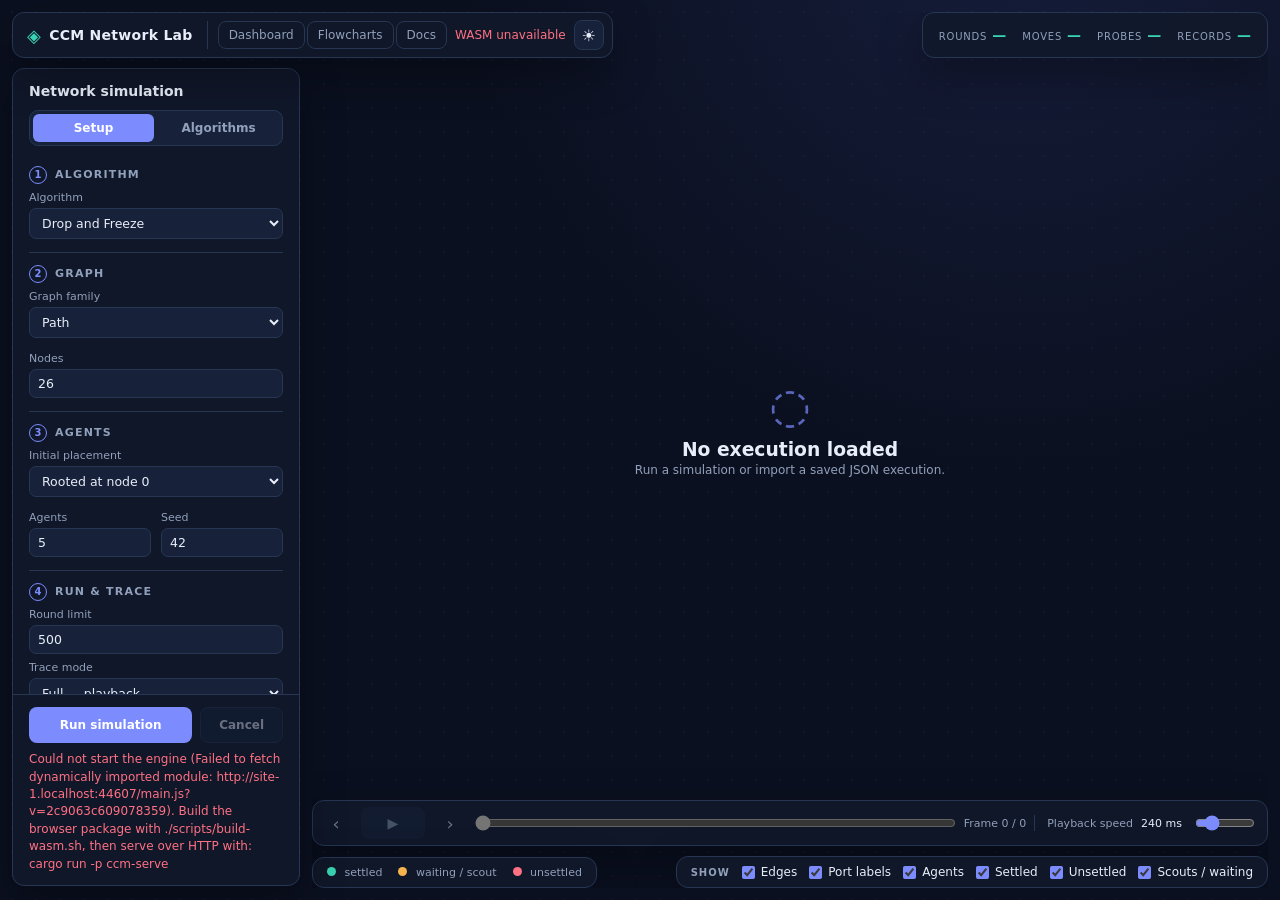
==== commit 2704e188: "Offer RootedAsync in the simulator, under either schedule A2 Stage 3. ccm-wasm gains AlgorithmSelect" ====
--- a/index.html
+++ b/index.html
@@ -29,7 +29,7 @@
       <div class="controls-body">
         <div id="paramsPane" class="tab-pane" role="tabpanel" aria-labelledby="tabParams">
         <section class="control-section"><h2><span class="step" aria-hidden="true">1</span>Algorithm</h2>
-          <label>Algorithm<select id="algorithm"><option value="drop">Drop and Freeze</option><option value="help">Help by Scouts</option><option value="p1tree">P1Tree</option></select></label>
+          <label>Algorithm<select id="algorithm"><option value="drop">Drop and Freeze</option><option value="help">Help by Scouts</option><option value="p1tree">P1Tree</option><option value="rooted_async">RootedAsync (synchronous)</option><option value="rooted_async_random">RootedAsync (asynchronous)</option></select></label>
         </section>
 
         <section class="control-section"><h2><span class="step" aria-hidden="true">2</span>Graph</h2>
@@ -60,6 +60,7 @@
         <details><summary>Drop and Freeze</summary><div><p>Runs in three phases per round. <b>Probe out:</b> the unsettled agents standing on a node fan out, one per distinct port, to look at a neighbour. <b>Probe back:</b> each returns carrying one bit — whether the node it saw was already occupied. <b>Move out:</b> if the current node is unoccupied one agent settles there and freezes, and the rest move on together through a port a probe reported empty. When no empty port is left the group backtracks along the port it first arrived by, so the walk is a DFS with the settled agents holding the tree.</p><p class="glossary-note"><b>Legacy baseline.</b> Preserves the behaviour of this repository's original implementation. Not a literal port of a published algorithm. <a href="https://github.com/drdebmath/CCMModel/blob/main/docs/algorithm-flowcharts.md#drop-and-freeze" target="_blank" rel="noopener noreferrer">Flowchart and code</a> · <a href="https://github.com/drdebmath/CCMModel/blob/main/docs/behavior-spec.md" target="_blank" rel="noopener noreferrer">behaviour spec</a></p></div></details>
         <details><summary>Help by Scouts</summary><div><p>Also a DFS, but settled agents help. A settled agent whose node can spare it <b>vacates</b> and travels with the unsettled group as a scout, which lets several ports be probed in the same round instead of one at a time. Scouts later <b>retrace</b> the tree in post-order and drop back onto the nodes they own, so the dispersion still ends one agent per node.</p><p class="glossary-note"><b>Legacy baseline.</b> Preserves the behaviour of this repository's original implementation. Not a literal port of a published algorithm. <a href="https://github.com/drdebmath/CCMModel/blob/main/docs/algorithm-flowcharts.md#help-by-scouts" target="_blank" rel="noopener noreferrer">Flowchart and code</a> · <a href="https://github.com/drdebmath/CCMModel/blob/main/docs/behavior-spec.md" target="_blank" rel="noopener noreferrer">behaviour spec</a></p></div></details>
         <details><summary>P1Tree</summary><div><p>Builds a <b>port-one tree</b>: a spanning tree in which every node has at least one incident tree edge carrying port 1 at one of its two ends. Each edge is classified by the pair of port numbers at its ends — <code>tp1</code>, <code>t11</code>, <code>t1q</code> or <code>tpq</code>, where <code>tpq</code> is the only kind with port 1 at neither end — and the DFS prefers them in the order <code>tp1 &gt; t11 ~ t1q &gt; tpq</code>. A node reached only through a <code>tpq</code> edge cannot keep it as its parent, so it is parked as <b>partiallyVisited</b> and waits; when the DFS later arrives from that node's port-1 neighbour, the tree edge is swapped for the port-1 one and the node becomes ordinary. Agents settle one per node as the DFS discovers them, which is the dispersion.</p><p><b>Parallel probe:</b> the scouts take a port each and step out together, then all return in the next round reporting what they found, so a neighbourhood search costs two rounds rather than two per port. The parent port is skipped. With fewer scouts than ports the assignment repeats.</p><p><b>Vacating:</b> a settled agent whose node can spare it travels with the head as a scout, which is what keeps enough scouts to probe in parallel once every agent has settled. A closing <b>retrace</b> walks the tree in post-order and puts each scout back on the node it owns.</p><p class="glossary-note">Implements Definition&nbsp;1, Algorithm&nbsp;2 (<code>DFS_P1Tree</code>), the parallel probe, vacating and retrace of Pattanayak, Kshemkalyani, Kumar, Molla and Sharma, <i>Optimal Dispersion Under Asynchrony</i> (arXiv:2507.01298). The scheduler here is synchronous, so these round counts are not the paper's O(k) epoch bound. <a href="https://github.com/drdebmath/CCMModel/blob/main/docs/algorithm-flowcharts.md#p1tree" target="_blank" rel="noopener noreferrer">Flowchart and code</a> · <a href="https://github.com/drdebmath/CCMModel/blob/main/docs/p1tree.md" target="_blank" rel="noopener noreferrer">implementation notes</a></p></div></details>
+        <details><summary>RootedAsync</summary><div><p>The same paper's asynchronous algorithm, <code>RootedAsync</code>, built on the P1Tree above but run <b>agent by agent</b>. Each agent sees only the agents at its own node, writes its own memory and at most one of theirs, and moves along one port per cycle. A probe's answer comes from rules R1 to R3c: a scout that finds nobody home walks to the node's port-1 neighbour, and once more if needed, then the group recognises a vacated node from what its own members remember. The simulator checks every such answer against the truth and stops on any disagreement.</p><p><b>Synchronous</b> runs every agent once per round. <b>Asynchronous</b> activates one agent at a time in a random order drawn from the seed, so agents overtake each other and a scout can sit on an edge, seen at neither end; time is then counted in <b>epochs</b>, the shortest intervals in which every agent completes a cycle. The final placement is the same either way.</p><p class="glossary-note">Implements Algorithms 2 to 6 of Pattanayak, Kshemkalyani, Kumar, Molla and Sharma, <i>Optimal Dispersion Under Asynchrony</i> (arXiv:2507.01298), with eleven repairs to the pseudocode, two of them found by the simulator's own check. <a href="https://github.com/Mr-Wide/CCMModel/blob/Mr-Wide-P1tree/docs/2507.01298-optimal-dispersion-under-asynchrony/gap-and-trace-note.md" target="_blank" rel="noopener noreferrer">Gap and trace note</a></p></div></details>
         <p class="glossary-note">Ports are numbered from 0 here, so the paper's <b>port 1</b> is the port labelled <b>0</b> in the view above.</p>
         <p class="glossary-note"><a href="https://github.com/drdebmath/CCMModel/tree/main/docs" target="_blank" rel="noopener noreferrer">All documentation</a>, including what each metric counts and what it does not.</p>
       </section>
@@ -75,7 +76,7 @@
     <main class="workspace">
       <div class="workspace-head">
         <div><p class="eyebrow">LIVE VIEW</p><h2 id="runTitle">Ready to simulate</h2></div>
-        <div class="metrics" aria-live="polite"><span><b id="rounds">—</b><small>rounds</small></span><span><b id="moves">—</b><small>moves</small></span><span><b id="probes">—</b><small>probes</small></span><span><b id="recordCount">—</b><small>records</small></span></div>
+        <div class="metrics" aria-live="polite"><span><b id="rounds">—</b><small id="roundsUnit">rounds</small></span><span><b id="moves">—</b><small>moves</small></span><span><b id="probes">—</b><small>probes</small></span><span><b id="recordCount">—</b><small>records</small></span></div>
       </div>
 
       <div id="canvasWrap" class="canvas-wrap"><canvas id="networkCanvas" aria-label="Network visualization" tabindex="0"></canvas><div id="emptyState" class="empty-state"><span class="empty-icon">◌</span><h3>No execution loaded</h3><p>Run a simulation or import a saved JSON execution.</p></div><div id="tooltip" class="tooltip" hidden></div></div>
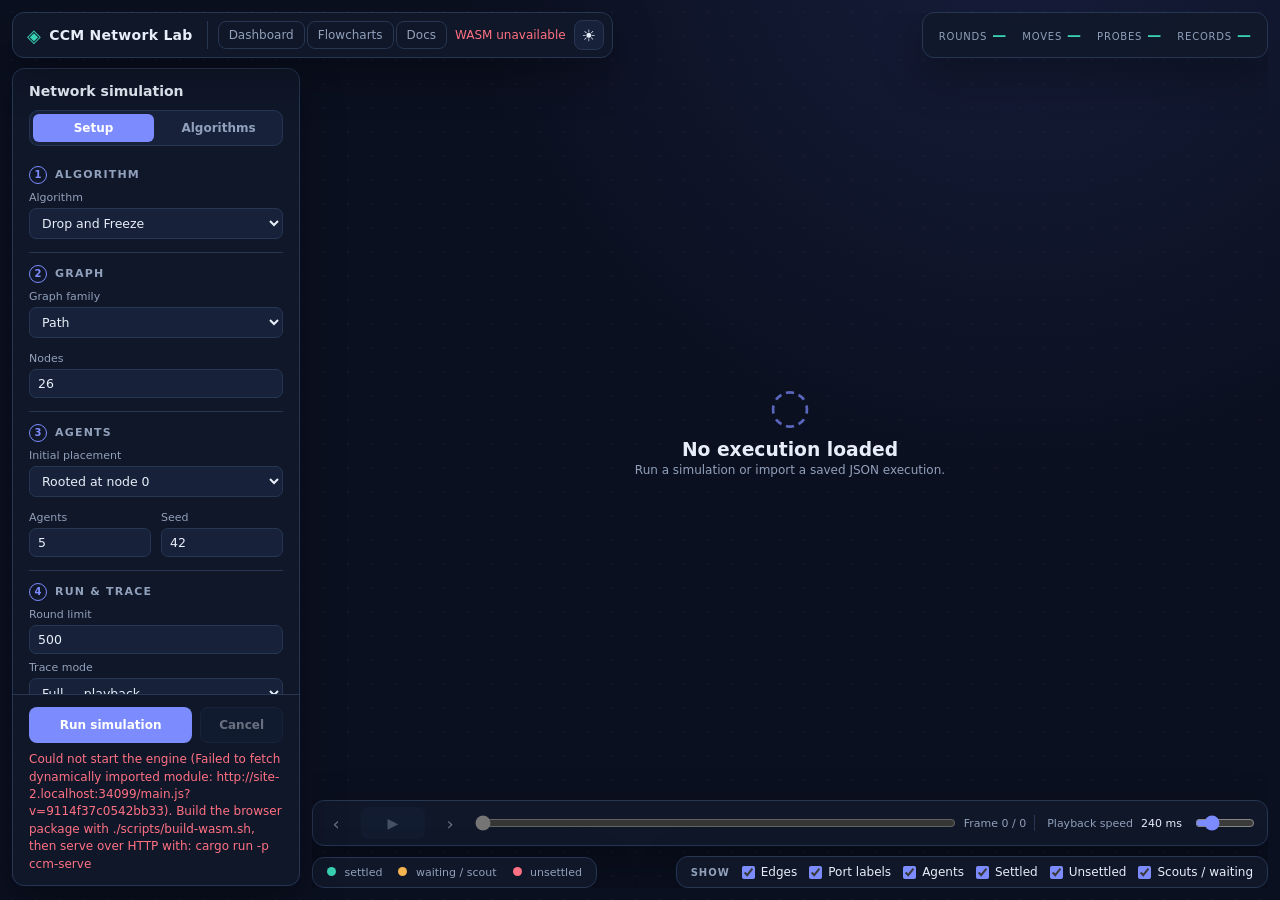
==== commit 4ed06186: "Choose RootedAsync's schedule from its own menu The simulator and dashboard menus listed RootedAsync" ====
--- a/index.html
+++ b/index.html
@@ -29,7 +29,8 @@
       <div class="controls-body">
         <div id="paramsPane" class="tab-pane" role="tabpanel" aria-labelledby="tabParams">
         <section class="control-section"><h2><span class="step" aria-hidden="true">1</span>Algorithm</h2>
-          <label>Algorithm<select id="algorithm"><option value="drop">Drop and Freeze</option><option value="help">Help by Scouts</option><option value="p1tree">P1Tree</option><option value="rooted_async">RootedAsync (synchronous)</option><option value="rooted_async_random">RootedAsync (asynchronous)</option></select></label>
+          <label>Algorithm<select id="algorithm"><option value="drop">Drop and Freeze</option><option value="help">Help by Scouts</option><option value="p1tree">P1Tree</option><option value="rooted_async">RootedAsync</option></select></label>
+          <label id="scheduleWrap" class="hidden">Schedule<select id="schedule"><option value="sync">Synchronous (rounds)</option><option value="async">Asynchronous (epochs)</option></select></label>
         </section>
 
         <section class="control-section"><h2><span class="step" aria-hidden="true">2</span>Graph</h2>
@@ -60,7 +61,7 @@
         <details><summary>Drop and Freeze</summary><div><p>Runs in three phases per round. <b>Probe out:</b> the unsettled agents standing on a node fan out, one per distinct port, to look at a neighbour. <b>Probe back:</b> each returns carrying one bit — whether the node it saw was already occupied. <b>Move out:</b> if the current node is unoccupied one agent settles there and freezes, and the rest move on together through a port a probe reported empty. When no empty port is left the group backtracks along the port it first arrived by, so the walk is a DFS with the settled agents holding the tree.</p><p class="glossary-note"><b>Legacy baseline.</b> Preserves the behaviour of this repository's original implementation. Not a literal port of a published algorithm. <a href="https://github.com/drdebmath/CCMModel/blob/main/docs/algorithm-flowcharts.md#drop-and-freeze" target="_blank" rel="noopener noreferrer">Flowchart and code</a> · <a href="https://github.com/drdebmath/CCMModel/blob/main/docs/behavior-spec.md" target="_blank" rel="noopener noreferrer">behaviour spec</a></p></div></details>
         <details><summary>Help by Scouts</summary><div><p>Also a DFS, but settled agents help. A settled agent whose node can spare it <b>vacates</b> and travels with the unsettled group as a scout, which lets several ports be probed in the same round instead of one at a time. Scouts later <b>retrace</b> the tree in post-order and drop back onto the nodes they own, so the dispersion still ends one agent per node.</p><p class="glossary-note"><b>Legacy baseline.</b> Preserves the behaviour of this repository's original implementation. Not a literal port of a published algorithm. <a href="https://github.com/drdebmath/CCMModel/blob/main/docs/algorithm-flowcharts.md#help-by-scouts" target="_blank" rel="noopener noreferrer">Flowchart and code</a> · <a href="https://github.com/drdebmath/CCMModel/blob/main/docs/behavior-spec.md" target="_blank" rel="noopener noreferrer">behaviour spec</a></p></div></details>
         <details><summary>P1Tree</summary><div><p>Builds a <b>port-one tree</b>: a spanning tree in which every node has at least one incident tree edge carrying port 1 at one of its two ends. Each edge is classified by the pair of port numbers at its ends — <code>tp1</code>, <code>t11</code>, <code>t1q</code> or <code>tpq</code>, where <code>tpq</code> is the only kind with port 1 at neither end — and the DFS prefers them in the order <code>tp1 &gt; t11 ~ t1q &gt; tpq</code>. A node reached only through a <code>tpq</code> edge cannot keep it as its parent, so it is parked as <b>partiallyVisited</b> and waits; when the DFS later arrives from that node's port-1 neighbour, the tree edge is swapped for the port-1 one and the node becomes ordinary. Agents settle one per node as the DFS discovers them, which is the dispersion.</p><p><b>Parallel probe:</b> the scouts take a port each and step out together, then all return in the next round reporting what they found, so a neighbourhood search costs two rounds rather than two per port. The parent port is skipped. With fewer scouts than ports the assignment repeats.</p><p><b>Vacating:</b> a settled agent whose node can spare it travels with the head as a scout, which is what keeps enough scouts to probe in parallel once every agent has settled. A closing <b>retrace</b> walks the tree in post-order and puts each scout back on the node it owns.</p><p class="glossary-note">Implements Definition&nbsp;1, Algorithm&nbsp;2 (<code>DFS_P1Tree</code>), the parallel probe, vacating and retrace of Pattanayak, Kshemkalyani, Kumar, Molla and Sharma, <i>Optimal Dispersion Under Asynchrony</i> (arXiv:2507.01298). The scheduler here is synchronous, so these round counts are not the paper's O(k) epoch bound. <a href="https://github.com/drdebmath/CCMModel/blob/main/docs/algorithm-flowcharts.md#p1tree" target="_blank" rel="noopener noreferrer">Flowchart and code</a> · <a href="https://github.com/drdebmath/CCMModel/blob/main/docs/p1tree.md" target="_blank" rel="noopener noreferrer">implementation notes</a></p></div></details>
-        <details><summary>RootedAsync</summary><div><p>The same paper's asynchronous algorithm, <code>RootedAsync</code>, built on the P1Tree above but run <b>agent by agent</b>. Each agent sees only the agents at its own node, writes its own memory and at most one of theirs, and moves along one port per cycle. A probe's answer comes from rules R1 to R3c: a scout that finds nobody home walks to the node's port-1 neighbour, and once more if needed, then the group recognises a vacated node from what its own members remember. The simulator checks every such answer against the truth and stops on any disagreement.</p><p><b>Synchronous</b> runs every agent once per round. <b>Asynchronous</b> activates one agent at a time in a random order drawn from the seed, so agents overtake each other and a scout can sit on an edge, seen at neither end; time is then counted in <b>epochs</b>, the shortest intervals in which every agent completes a cycle. The final placement is the same either way.</p><p class="glossary-note">Implements Algorithms 2 to 6 of Pattanayak, Kshemkalyani, Kumar, Molla and Sharma, <i>Optimal Dispersion Under Asynchrony</i> (arXiv:2507.01298), with eleven repairs to the pseudocode, two of them found by the simulator's own check. <a href="https://github.com/Mr-Wide/CCMModel/blob/Mr-Wide-P1tree/docs/2507.01298-optimal-dispersion-under-asynchrony/gap-and-trace-note.md" target="_blank" rel="noopener noreferrer">Gap and trace note</a></p></div></details>
+        <details><summary>RootedAsync</summary><div><p>The same paper's asynchronous algorithm, <code>RootedAsync</code>, built on the P1Tree above but run <b>agent by agent</b>. Each agent sees only the agents at its own node, writes its own memory and at most one of theirs, and moves along one port per cycle. A probe's answer comes from rules R1 to R3c: a scout that finds nobody home walks to the node's port-1 neighbour, and once more if needed, then the group recognises a vacated node from what its own members remember. The simulator checks every such answer against the truth and stops on any disagreement.</p><p>Pick the <b>Schedule</b> under the algorithm menu. <b>Synchronous</b> runs every agent once per round. <b>Asynchronous</b>, the paper's own setting, activates one agent at a time in a random order drawn from the seed, so agents overtake each other and a scout can sit on an edge, seen at neither end; time is then counted in <b>epochs</b>, the shortest intervals in which every agent completes a cycle. The final placement is the same either way.</p><p class="glossary-note">Implements Algorithms 2 to 6 of Pattanayak, Kshemkalyani, Kumar, Molla and Sharma, <i>Optimal Dispersion Under Asynchrony</i> (arXiv:2507.01298), with eleven repairs to the pseudocode, two of them found by the simulator's own check. <a href="https://github.com/Mr-Wide/CCMModel/blob/Mr-Wide-P1tree/docs/2507.01298-optimal-dispersion-under-asynchrony/gap-and-trace-note.md" target="_blank" rel="noopener noreferrer">Gap and trace note</a></p></div></details>
         <p class="glossary-note">Ports are numbered from 0 here, so the paper's <b>port 1</b> is the port labelled <b>0</b> in the view above.</p>
         <p class="glossary-note"><a href="https://github.com/drdebmath/CCMModel/tree/main/docs" target="_blank" rel="noopener noreferrer">All documentation</a>, including what each metric counts and what it does not.</p>
       </section>
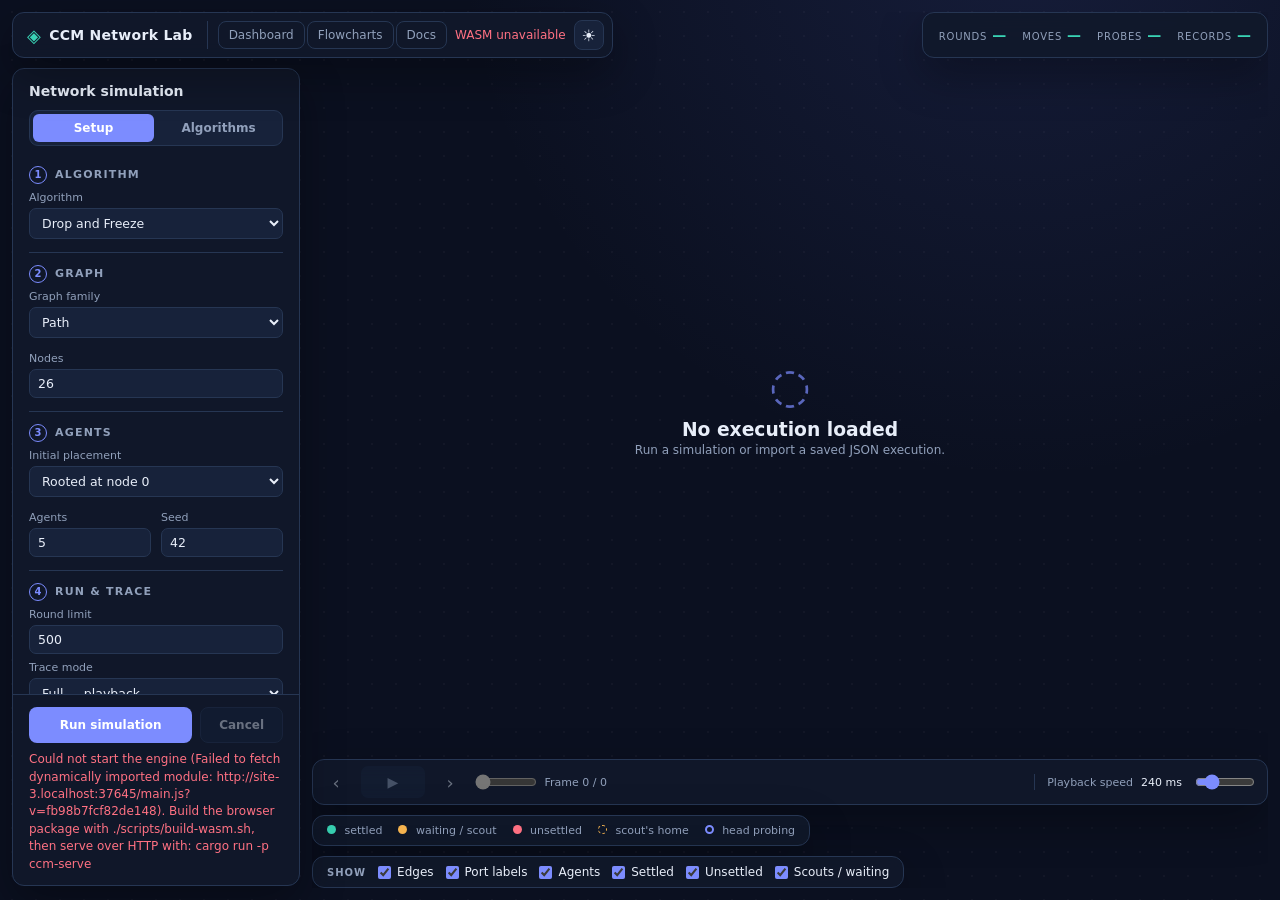
==== commit a9d62ae8: "Show RootedAsync's moves and probes, and replace the distinct-nodes placement The simulator now draw" ====
--- a/index.html
+++ b/index.html
@@ -31,6 +31,11 @@
         <section class="control-section"><h2><span class="step" aria-hidden="true">1</span>Algorithm</h2>
           <label>Algorithm<select id="algorithm"><option value="drop">Drop and Freeze</option><option value="help">Help by Scouts</option><option value="p1tree">P1Tree</option><option value="rooted_async">RootedAsync</option></select></label>
           <label id="scheduleWrap" class="hidden">Schedule<select id="schedule"><option value="sync">Synchronous (rounds)</option><option value="async">Asynchronous (epochs)</option></select></label>
+          <div id="compareWrap" class="compare hidden">
+            <button id="compareSchedules" class="secondary" type="button">Compare schedules</button>
+            <p class="hint">Runs this input synchronously and under three seeded asynchronous orders. The final placement must agree.</p>
+            <table id="compareTable" class="compare-table hidden" aria-label="Schedule comparison"></table>
+          </div>
         </section>
 
         <section class="control-section"><h2><span class="step" aria-hidden="true">2</span>Graph</h2>
@@ -39,8 +44,10 @@
         </section>
 
         <section class="control-section"><h2><span class="step" aria-hidden="true">3</span>Agents</h2>
-          <label>Initial placement<select id="placement"><option value="rooted">Rooted at node 0</option><option value="spread">Seeded distinct nodes</option></select></label>
+          <label>Initial placement<select id="placement"><option value="rooted">Rooted at node 0</option><option value="groups">Seeded groups</option></select></label>
+          <p id="placementNote" class="hint hidden">Help by Scouts, P1Tree and RootedAsync start every agent at node 0; only Drop and Freeze takes groups.</p>
           <div class="two-col"><label>Agents<input id="agents" type="number" min="1" max="10000" value="5" inputmode="numeric"></label><label>Seed<input id="seed" type="number" min="0" max="4294967295" value="42" inputmode="numeric"></label></div>
+          <label id="groupsWrap" class="hidden">Groups<input id="groups" type="number" min="1" max="10000" value="3" inputmode="numeric" title="Agents are dealt round-robin onto this many seeded nodes"></label>
         </section>
 
         <section class="control-section"><h2><span class="step" aria-hidden="true">4</span>Run &amp; trace</h2>
@@ -86,11 +93,12 @@
         <button id="prev" type="button" disabled aria-label="Previous frame">‹</button><button id="play" type="button" disabled aria-label="Play or pause">▶</button><button id="next" type="button" disabled aria-label="Next frame">›</button>
         <input id="timeline" type="range" min="0" max="0" value="0" disabled aria-label="Playback timeline">
         <span id="frameLabel">Frame 0 / 0</span>
+        <span id="probeInfo" class="probe-info" aria-live="polite"></span>
         <label class="speed">Playback speed <output id="speedValue">240 ms</output><input id="speed" type="range" min="40" max="1000" step="20" value="240"></label>
       </div>
 
       <div class="view-bar">
-        <div class="legend"><span><i class="dot settled"></i> settled</span><span><i class="dot waiting"></i> waiting / scout</span><span><i class="dot unsettled"></i> unsettled</span><span id="legendTip" class="legend-tip">Hover a node for details</span></div>
+        <div class="legend"><span><i class="dot settled"></i> settled</span><span><i class="dot waiting"></i> waiting / scout</span><span><i class="dot unsettled"></i> unsettled</span><span><i class="dot home"></i> scout's home</span><span><i class="dot probing"></i> head probing</span><span id="legendTip" class="legend-tip">Hover a node for details</span></div>
         <div class="view-filters" role="group" aria-label="Display filters"><span class="view-filters-title">Show</span><label><input id="showEdges" type="checkbox" checked> Edges</label><label><input id="showPorts" type="checkbox" checked> Port labels</label><label><input id="showAgents" type="checkbox" checked> Agents</label><label><input id="showSettled" type="checkbox" checked> Settled</label><label><input id="showUnsettled" type="checkbox" checked> Unsettled</label><label><input id="showScout" type="checkbox" checked> Scouts / waiting</label></div>
       </div>
     </main>
--- a/app.css
+++ b/app.css
@@ -1311,6 +1311,48 @@
   background: var(--danger);
 }
 
+.dot.home {
+  background: transparent;
+  border: 1.5px dashed var(--warn);
+}
+
+.dot.probing {
+  background: transparent;
+  border: 2px solid #7c8cff;
+}
+
+.probe-info {
+  flex: 1 1 100%;
+  color: var(--muted);
+  font-size: 12px;
+  min-height: 1em;
+}
+
+.compare {
+  display: grid;
+  gap: 6px;
+}
+
+.compare .hint,
+#placementNote {
+  margin: 0;
+  color: var(--muted);
+  font-size: 11px;
+}
+
+.compare-table {
+  width: 100%;
+  border-collapse: collapse;
+  font-size: 11px;
+}
+
+.compare-table th,
+.compare-table td {
+  padding: 3px 4px;
+  text-align: left;
+  border-bottom: 1px solid rgba(127, 127, 127, .25);
+}
+
 .legend-tip {
   font-style: italic;
   opacity: .85;
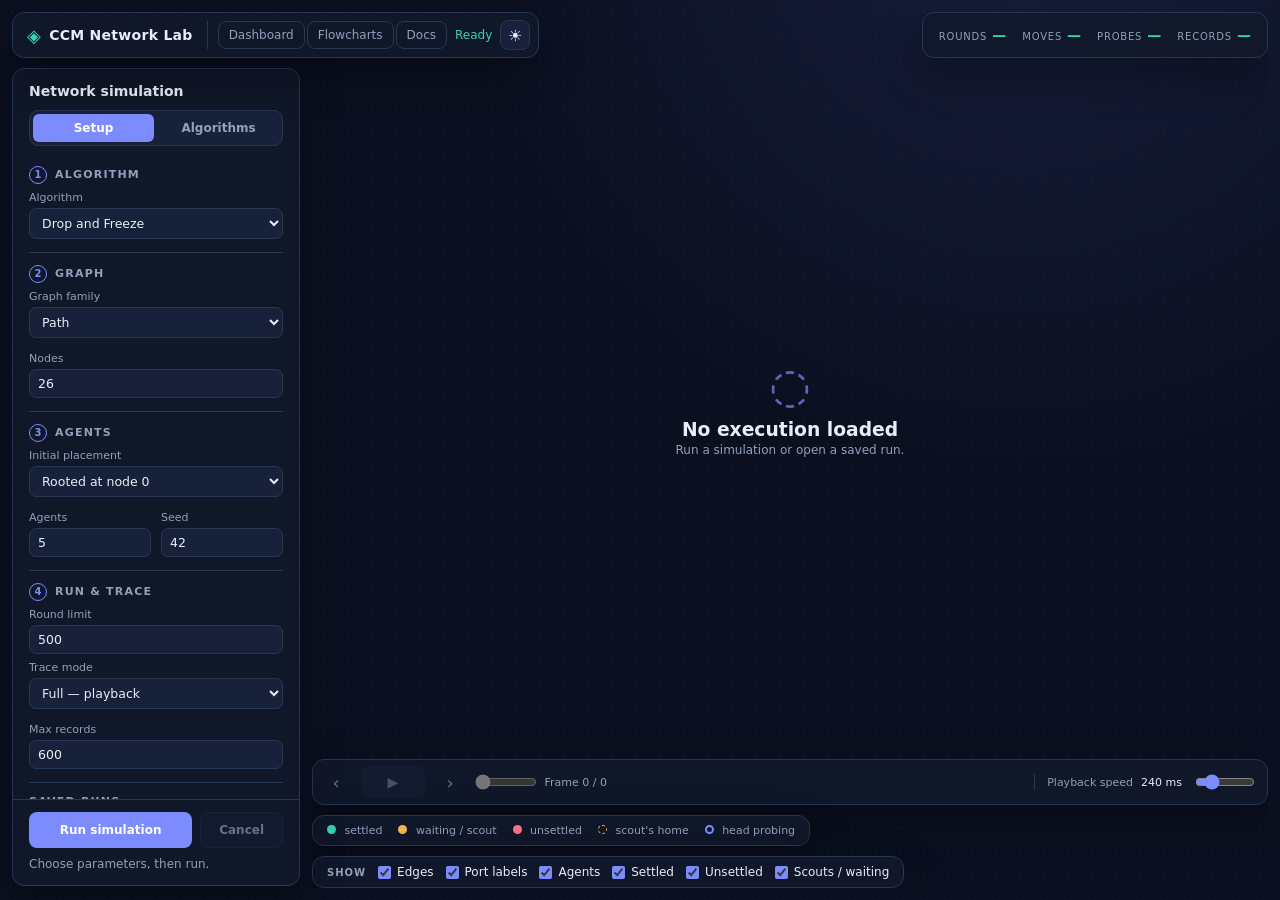
==== commit 9be89850: "Drop implementation talk from the pages a simulation user reads Remove the Web Worker / Rust / WASM " ====
--- a/index.html
+++ b/index.html
@@ -3,16 +3,16 @@
 <head>
   <meta charset="utf-8">
   <meta name="viewport" content="width=device-width, initial-scale=1">
-  <meta name="description" content="Client-side Rust/WASM visualization of CCM network algorithms">
+  <meta name="description" content="Interactive simulator for mobile-agent dispersion algorithms">
   <title>CCM Network Lab</title>
   <link rel="stylesheet" href="./app.css">
 </head>
 <body class="lab">
   <header class="topbar">
-    <div class="brand"><span class="brand-mark" aria-hidden="true">◈</span><span>CCM Network Lab</span><small>Rust / Web Worker</small></div>
+    <div class="brand"><span class="brand-mark" aria-hidden="true">◈</span><span>CCM Network Lab</span></div>
     <div class="top-actions">
       <nav class="top-nav" aria-label="Pages"><a class="text-link" href="./dashboard.html">Dashboard</a><a class="text-link" href="./docs.html">Flowcharts</a><a class="text-link" href="https://github.com/drdebmath/CCMModel/tree/main/docs" target="_blank" rel="noopener noreferrer">Docs</a></nav>
-      <span id="engineState" class="engine-state" role="status">Checking WASM…</span>
+      <span id="engineState" class="engine-state" role="status">Loading…</span>
       <button id="themeToggle" class="icon-button" type="button" aria-label="Switch theme">☀</button>
       <button id="panelToggle" class="icon-button mobile-only" type="button" aria-label="Open controls">☰</button>
     </div>
@@ -56,9 +56,8 @@
           <div class="two-col"><label id="traceLimitWrap">Max records<input id="traceLimit" type="number" min="0" max="1000000" value="600"></label><label id="sampleEveryWrap" class="hidden">Sample every<input id="sampleEvery" type="number" min="1" max="1000000" value="4"></label></div>
         </section>
 
-        <section class="control-section"><h2>Saved executions</h2>
-          <div class="file-actions"><button id="export" class="secondary" type="button" disabled>Export JSON</button><label class="file-button secondary">Import JSON<input id="import" type="file" accept="application/json,.json"></label></div>
-          <p class="help-note">The simulation runs locally in a Web Worker. No Python, server, or network data is required.</p>
+        <section class="control-section"><h2>Saved runs</h2>
+          <div class="file-actions"><button id="export" class="secondary" type="button" disabled>Save run</button><label class="file-button secondary">Open saved run<input id="import" type="file" accept="application/json,.json"></label></div>
         </section>
         </div>
 
@@ -87,7 +86,7 @@
         <div class="metrics" aria-live="polite"><span><b id="rounds">—</b><small id="roundsUnit">rounds</small></span><span><b id="moves">—</b><small>moves</small></span><span><b id="probes">—</b><small>probes</small></span><span><b id="recordCount">—</b><small>records</small></span></div>
       </div>
 
-      <div id="canvasWrap" class="canvas-wrap"><canvas id="networkCanvas" aria-label="Network visualization" tabindex="0"></canvas><div id="emptyState" class="empty-state"><span class="empty-icon">◌</span><h3>No execution loaded</h3><p>Run a simulation or import a saved JSON execution.</p></div><div id="tooltip" class="tooltip" hidden></div></div>
+      <div id="canvasWrap" class="canvas-wrap"><canvas id="networkCanvas" aria-label="Network visualization" tabindex="0"></canvas><div id="emptyState" class="empty-state"><span class="empty-icon">◌</span><h3>No execution loaded</h3><p>Run a simulation or open a saved run.</p></div><div id="tooltip" class="tooltip" hidden></div></div>
 
       <div class="playback" aria-label="Playback controls">
         <button id="prev" type="button" disabled aria-label="Previous frame">‹</button><button id="play" type="button" disabled aria-label="Play or pause">▶</button><button id="next" type="button" disabled aria-label="Next frame">›</button>
@@ -104,7 +103,7 @@
     </main>
   </div>
   <div id="panelScrim" class="panel-scrim" aria-hidden="true"></div>
-  <footer>CCM Network Lab · one Rust implementation, native and WASM · <a href="https://github.com/drdebmath/CCMModel">source</a></footer>
+  <footer>CCM Network Lab · <a href="https://github.com/drdebmath/CCMModel">source</a></footer>
   <script>
     // Sidebar tabs work without the engine, so they live outside the WASM bootstrap.
     (() => {
@@ -145,11 +144,10 @@
     } catch (error) {
       // An uncaught throw here left the page on "Checking WASM..." forever with
       // the only trace in a console nobody is watching.
-      engine.textContent = 'WASM unavailable';
+      engine.textContent = 'Unavailable';
       engine.className = 'engine-state error';
       message.textContent =
-        `Could not start the engine (${error.message}). Build the browser package with ` +
-        `./scripts/build-wasm.sh, then serve over HTTP with: cargo run -p ccm-serve`;
+        `The simulator could not start (${error.message}). Try reloading the page.`;
       message.className = 'message error';
     }
   </script>
